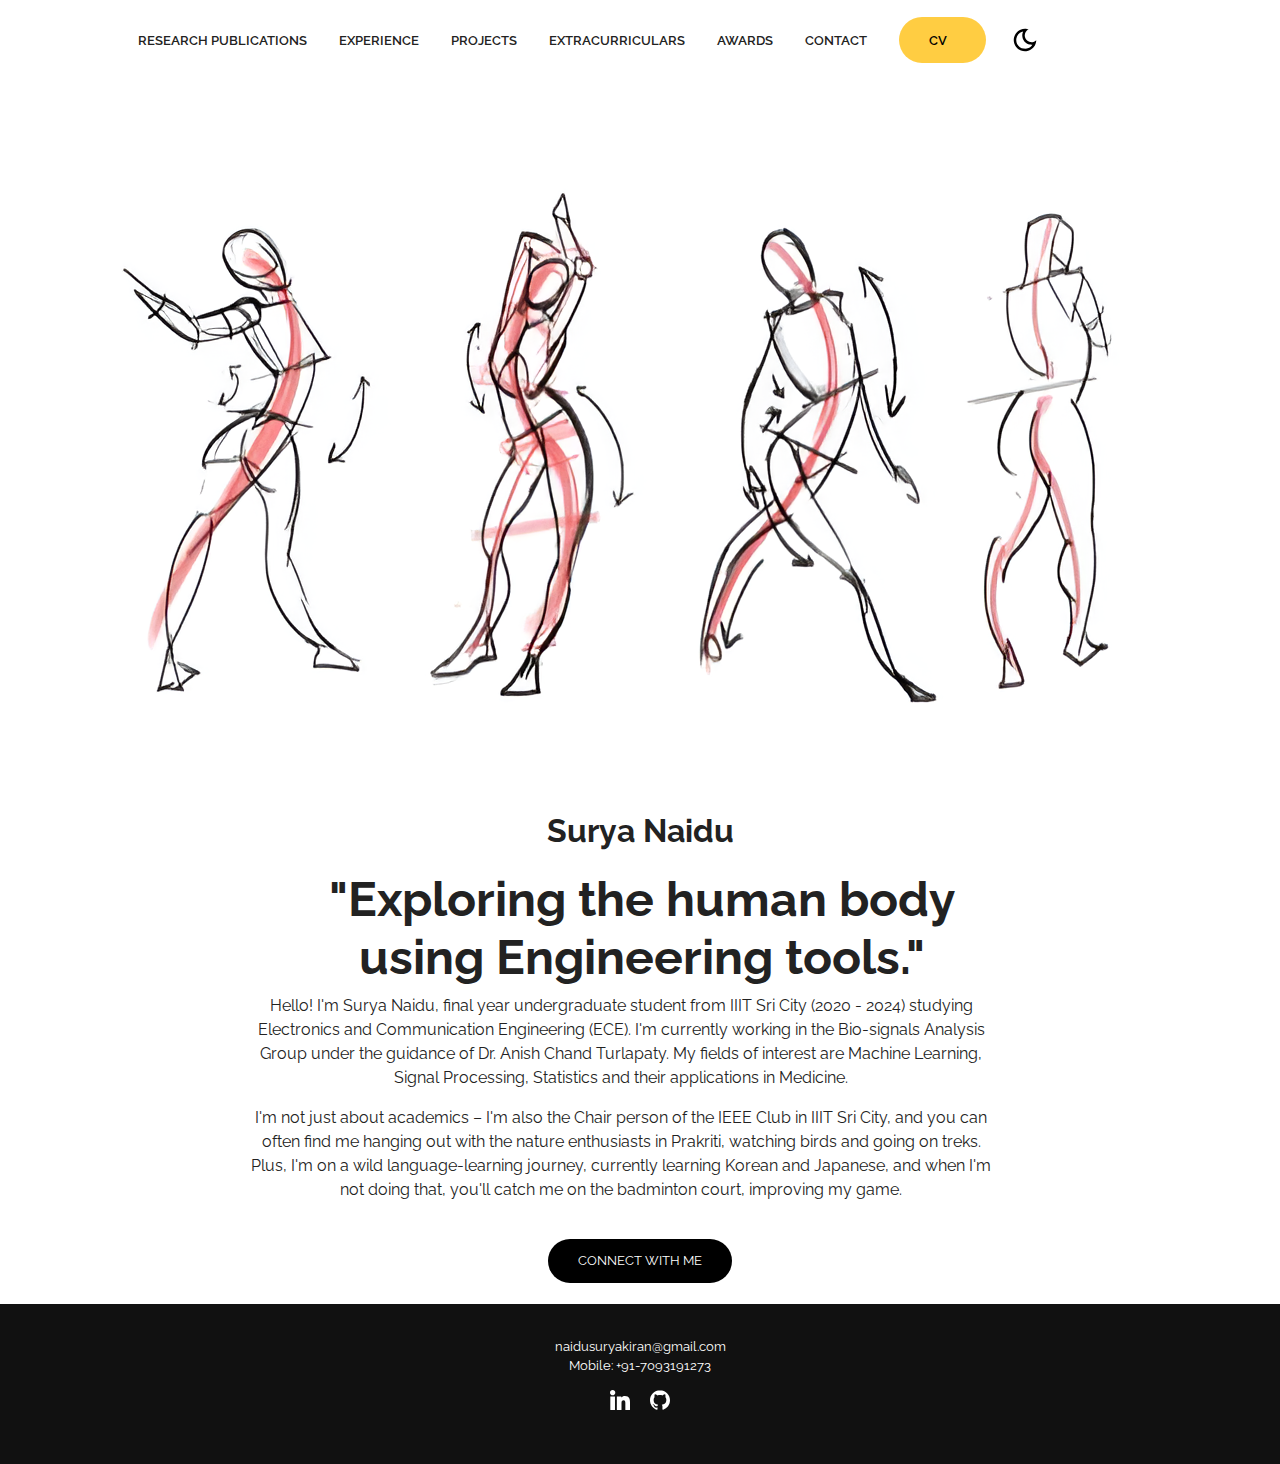
==== index.html @ a74c17e5 "Initial Commit" ====
<!DOCTYPE html>
<html lang="en">

<head>
  <meta charset="UTF-8" />
  <meta http-equiv="X-UA-Compatible" content="IE=edge" />
  <meta name="viewport" content="width=device-width, initial-scale=1.0" />

  <title>Surya Naidu</title>
  <meta name="title" content="Surya Naidu" />
  <link rel="apple-touch-icon" sizes="180x180" href="assets/favicon/apple-touch-icon.png" />
  <link rel="icon" type="image/png" sizes="16x16" href="/assets/favicon/favicon-16x16.png" />
  <link rel="icon" type="image/png" sizes="32x32" href="assets/favicon/favicon-32x32.png" />
  <link rel="icon" type="image/png" sizes="192x192" href="assets/favicon/android-chrome-192x192.png" />
  <link rel="icon" type="image/png" sizes="512x512" href="assets/favicon/android-chrome-512x512.png" />
  <link rel="icon" type="image/x-icon" href="assets/favicon/favicon.ico" />
  <link rel="manifest" href="assets/favicon/site.webmanifest" />
  <link rel="stylesheet" href="https://use.fontawesome.com/releases/v5.15.4/css/all.css"
    integrity="sha384-DyZ88mC6Up2uqS4h/KRgHuoeGwBcD4Ng9SiP4dIRy0EXTlnuz47vAwmeGwVChigm" crossorigin="anonymous" />
  <link rel="stylesheet" href="css/style.css" />
  <link rel="stylesheet" href="css/utilities.css" />
</head>

<body>
  <header id="hero">
    <!-- Navbar -->
    <nav class="navbar">
      <div class="container">
        <!-- Navbar links -->
        <ul class="nav-menu">
          <li><a class="nav-link" href="Research.html">RESEARCH PUBLICATIONS</a></li>
          <li><a class="nav-link" href="Experience.html">EXPERIENCE</a></li>
          <li><a class="nav-link" href="Projects.html">PROJECTS</a></li>
          <li><a class="nav-link" href="Extracurriculars.html">EXTRACURRICULARS</a></li>
          <li><a class="nav-link" href="Awards.html">AWARDS</a></li>
          <li><a class="nav-link" href="#footer">CONTACT</a></li>
          <li>
            <a class="nav-link btn btn-primary"
              href="https://drive.google.com/file/d/12Ebm5Ya6hE4oLqaJeXlIl3TRBlJOkKhx/view?usp=drive_link"
              target="_blank">
              CV <i class="fas fa-arrow-right"></i>
            </a>
          </li>


          <!-- Toggle switch -->
          <div class="theme-switch">
            <input type="checkbox" id="switch" />
            <label class="toggle-icons" for="switch">
              <img class="moon" src="assets/moon.svg" />
              <img class="sun" src="assets/sun.svg" />
            </label>
          </div>
          <!-- Hamburger menu -->
        </ul>
        <div class="hamburger">
          <span class="bar"></span>
          <span class="bar"></span>
          <span class="bar"></span>
        </div>
      </div>
    </nav>

    <section class="header-container">
      <div class="Profile-div">
        <img class="profile-image" src="assets/profile-image.png" alt="Image" />
      </div>

      <h1>Surya Naidu</h1>

      <div class="content-text">
        <h2>"Exploring the human body</h2>
        <h2>using Engineering tools."</h2>
        <div class="bio-text">
        <p>
          Hello! I'm Surya Naidu, final year undergraduate student from IIIT Sri City (2020 - 2024) studying 
          Electronics and Communication Engineering (ECE). I'm currently working in the 
          Bio-signals Analysis Group under the guidance of Dr. Anish Chand Turlapaty. My fields of interest are Machine Learning,
           Signal Processing, Statistics and their applications in Medicine.

          <p>
            I'm not just about academics – I'm also the Chair person of the IEEE Club in IIIT Sri City,
             and you can often find me hanging out with the nature enthusiasts in Prakriti, watching birds and going on treks.
              Plus, I'm on a wild language-learning journey, currently learning Korean and Japanese, and when I'm not doing that, 
              you'll catch me on the badminton court, improving my game.
            </div>    
        </div>
      <a href="https://www.linkedin.com/in/surya-naidu-86bb3221b/" class="btn btn-secondary" target="_blank">Connect With Me</a>
    </section>
  </header>

  <footer id="footer">
    <div class="container">
      <a href="mailto:naidusuryakiran@gmail.com">naidusuryakiran@gmail.com</a>
      <!-- Add mobile number here -->
      <a href="mobile-number">Mobile: +91-7093191273</a>
      <!-- Social links -->
      <div class="social">
        <a href="https://www.linkedin.com/in/surya-naidu-86bb3221b/" target="_blank"><img
            src="./assets/linkedin-icon.svg" alt="Linkedin" /></a>
        <a href="https://github.com/jinx19" target="_blank"><img src="./assets/github-icon.svg" alt="GitHub" /></a>
      </div>
    </div>
  </footer>

  <script src="js/script.js"></script>
</body>

</html>
---- css/style.css ----
/* This is the required project styling. Will contain essential CSS styles like:
   * Flex property
   * Grid layout
   * Cards and sections
*/

@import url('https://fonts.googleapis.com/css?family=Raleway:100,200,300,regular,500,600,700,800,900,100italic,200italic,300italic,italic,500italic,600italic,700italic,800italic,900italic');

:root {
  /* Colors */
  --primary-color: #ffcd42;
  --secondary-color: #ffd35c;
  --bg-primary: #ffffff;
  --text-color: #222222;
  --text-color-two: #ffffff;
  --bg-secondary: #000000;
  --card-background: #f4f4f4;
  --bg-secondary-two: #111111;

  --shadow: 0 10px 40px rgba(0, 0, 0, 0.2);

  /* Font Weight */
  --weight-small: 400;
  --weight-semibold: 600;
  --weight-bold: 800;

  /* Max width */
  --width-small: 600px;
  --width-medium: 1100px;
  --width-large: 1300px;
}

[data-theme="dark"] {
  --primary-color: #ffcd42;
  --secondary-color: #ffd35c;
  --bg-primary: #000000;
  --text-color: #ffffff;
  --text-color-two: #222222;
  --bg-secondary: #ffffff;
  --card-background: #111111;
  --bg-secondary-two: #f4f4f4;
  --shadow: 0 2px 10px rgba(95, 95, 95, 0.2);
}

html {
  font-size: 100%;
  scroll-behavior: smooth;
}

/* Reset default styling */
* {
  margin: 0;
  padding: 0;
  box-sizing: border-box;
}

ul {
  list-style: none;
}

a {
  text-decoration: none;
  color: var(--text-color);
}

/* Main styling */
body {
  background: var(--bg-primary);
  color: var(--text-color);
  font-family: 'Raleway', sans-serif;
  line-height: 1.5;
}

/* Navbar */
.navbar {
  position: fixed;
  top: 0;
  left: 0;
  right: 0;
  z-index: 20;
  background: var(--bg-primary);
}

.navbar .container {
  display: flex;
  align-items: center;
  justify-content: space-between;
  z-index: 20;
  height: 80px;
  width: 100%;
}

.navbar .nav-menu {
  display: flex;
  align-items: center;
  background: var(--bg-primary);
}

.navbar .nav-link {
  margin: 0 1rem;
  font-size: 0.8rem;
  font-weight: var(--weight-semibold);
}

.navbar #logo img {
  display: block;
  width: 40px;
}

.navbar .btn {
  margin-right: 1.5rem;
}

.fas.fa-arrow-right {
  margin-left: 0.5rem;
  font-size: 0.9rem;
}

/* hamburger */
.hamburger {
  margin-bottom: 0.1rem;
  display: none;
}

.bar {
  display: block;
  width: 23px;
  height: 3px;
  margin: 4px auto;
  transition: all 0.3s ease-in-out;
  border-radius: 30px;
  background-color: var(--bg-secondary);
}

/* Hero section */
#hero {
  display: flex;
  flex-direction: column;
  height: 100%;
}

.profile-div{
  width: 100%;
}

.profile-image {
  width: 100%;
  height: 50%;
  animation: bounce 1s infinite alternate;
}

@keyframes bounce {
  from {
    transform: translateY(0px);
  }

  to {
    transform: translateY(-10px);
  }
}

.division {
  width: 100%;
  height: 2px;
  background-color: var(--card-background);
  margin: 5.5rem 0;
}
/* Projects */
 #projects {
  display: flex;
  flex-direction: column;
  margin: 1rem auto 5rem; 

} 

#projects .btn {
  align-self: center;
  margin: 2rem 0;
}

.project {
  display: grid;
  grid-template-columns: repeat(3, 1fr);
  grid-auto-rows: minmax(250px, auto);
  grid-gap: 2rem;
}

.card .project-bio p {
  font-size: 0.83rem;
}

.card .project-bio h3 {
  font-size: 0.9rem;
}

.project-info {
  display: flex;
  justify-content: space-between;
  opacity: 0;
  position: relative;
  transition: 0.5s ease-in-out;
}

.project-bio {
  display: flex;
  flex-direction: column;
  justify-content: flex-end;
  position: relative;
  top: 160px;
  left: 10px;
}

/* Footer */
#footer {
  background: #111111;
}

#footer .container {
  display: flex;
  flex-direction: column;
  align-items: center;
  justify-content: center;
  color: #ffffff;
  min-height: 160px;
  text-align: center;
}

#footer a {
  font-size: 0.8rem;
  color: #fff;
}

#footer a:hover {
  opacity: 0.6;
}

#footer .social {
  margin: 0.9rem 0;
}

#footer .social img {
  width: 20px;
  height: 20px;
}

#footer .social a {
  margin: 0 0.5rem;
}

#footer p {
  font-size: 0.8rem;
}

/* Responsiveness */

@media (max-width: 1000px) {
  .project {
    display: grid;
    grid-template-columns: repeat(2, 1fr);
  }
}

@media (max-width: 768px) {
}

@media (max-width: 670px) {
  .navbar .nav-menu {
    position: fixed;
    right: -100vw;
    top: 4.5rem;
    flex-direction: column;
    width: calc(80% - 10px);
    transition: 0.3s;
    box-shadow: var(--shadow);
    padding: 2rem;
    border-radius: 5px;
    align-items: flex-start;
  }

  .navbar .btn {
    margin: 0;
    margin-top: 1rem;
  }

  .nav-menu.active {
    right: 20px;
  }

  .nav-menu .nav-link {
    font-size: 0.9rem;
    margin: 0 0.2rem;
  }

  .nav-menu li {
    margin-bottom: 0.5rem;
    width: 100%;
  }

  .nav-menu .btn {
    width: 100%;
    text-align: center;
    margin-top: 0.5rem;
  }

  .hamburger {
    display: block;
    cursor: pointer;
    padding: 0.2rem 0.4rem;
  }

  .hamburger.active {
    border: 1px dotted gray;
  }

  .hamburger.active .bar:nth-child(2) {
    opacity: 0;
  }

  .hamburger.active .bar:nth-child(1) {
    transform: translateY(6px) rotate(45deg);
  }

  .hamburger.active .bar:nth-child(3) {
    transform: translateY(-8px) rotate(-45deg);
  }
}

@media (max-width: 600px) {
  .project {
    display: grid;
    grid-template-columns: 1fr;
  }

  .header-container .btn {
    border-radius: 5px;
    width: 80%;
  }
}

/* CSS to style the button and position it at the top-right corner */
.home-button {
  position: fixed;
  top: 1px; /* Adjust the top position as needed */
  right: 20px; /* Adjust the right position as needed */
  color: rgb(255, 255, 255); /* Button text color */
  padding: 40px 15px;
  border-radius: 5px;
  text-decoration: none;
  z-index: 1000; /* Ensure the button appears above other content */
}

/* CSS to style the favicon image within the button */
.home-icon {
  width: 40px; /* Adjust the width as needed */
  height: 40px; /* Adjust the height as needed */
  margin-right: 5px; /* Add some spacing between the icon and text */
}
---- css/utilities.css ----
/* ?This is where reusable styling of this template will be. 
   !Will contain things like:
   * Button styling
   * Background color styling
   * padding and margin
*/

body {

  margin:0px;

 
}

.container {
  max-width: var(--width-medium);
  margin: 0 auto;
  padding: 1rem 2rem;
}

h1::selection,
h2::selection {
  color: #111;
  background: var(--primary-color);
}

/* Buttons */
.btn {
  display: inline-block;
  padding: 0.75rem 1.9rem;
  border-radius: 30px;
  text-transform: uppercase;
  font-size: 0.82rem;
  transition: 0.3s;
}

.btn-primary {
  background: var(--primary-color);
  color: #000000;
}

.btn-secondary {
  margin: 5px 0;
  background-color: var(--bg-secondary);
  color: var(--bg-primary);
}

/* add hover to resume button */
.btn-primary:hover {
  background: var(--secondary-color);
}

/* Dark mode toggle */
#switch {
  display: none;
}

.toggle-icons {
  display: flex;
  justify-content: space-between;
  align-items: center;
  cursor: pointer;
}

.toggle-icons>img {
  transition: 0.6s cubic-bezier(0.23, 1, 0.32, 1);
  width: 30px;
}

.moon {
  transform: rotate(10deg);
}

#switch:checked+.toggle-icons .moon {
  transform: rotate(250deg);
}

#switch:checked+.toggle-icons .sun {
  transform: rotate(100deg);
}

/* Header Container */
.header-container {
  display: flex;
  flex-direction: column;
  align-items: center;
  justify-content: center;
  margin-top: 8rem;
  padding: 1rem;
}

.header-container>div {
  margin-top: 1rem;
}

#project-head>* {
  text-align: left;
  padding: 0;
  margin: 0;
}

.content-text {
  text-align: center;
  margin: 1.5rem 0;
}

.content-text h2 {
  font-size: 3rem;
  line-height: 1.2;
  transition: 0.2s ease-in-out;
  padding-left: 3px;
}

.content-text p {
  padding: 0.5rem;
  padding-left: 5%;
  margin: 0 auto;
  text-align: center;
  max-width: 870px;
}

.bio-text {
  width: 92%;
}

/* Project cards */
.card {
  padding: 1rem;
  background: var(--card-background);
  border: 1px solid #000;
  color: rgb(244, 244, 248);
  border-radius: 5px;
  transition: 0.4s ease-in-out;
  cursor: pointer;
}

.card a {
  color: #ffffff;
  transition: 0.25s ease-in-out;
  font-size: 1.1rem;
  margin-right: 0.3rem;
}

.card a:hover {
  color: var(--primary-color);
}

.card:hover {
  box-shadow: inset 0 100px 1000px 10px rgba(0, 0, 0, 0.9);
}

.card:hover .project-info {
  opacity: 1;
}

/* Project Images */

/* project 1 */
.card:nth-child(1) {
  background: url(../assets/project/project-1.jpg) center center/cover;
}

/* Project 2 */
.card:nth-child(2) {
  background: url(../assets/project/project-2.png) center center/cover;
}

/* Project 3 */
.card:nth-child(3) {
  background: url(../assets/project/project-3.png) center center/cover;
}

/* Project 4 */
.card:nth-child(4) {
  background: url(../assets/project/project-4.png) center center/cover;
}

/* Project 5 */
.card:nth-child(5) {
  background: url(../assets/project/project-5.png) center center/cover;
}

/* Project 6 */
.card:nth-child(6) {
  background: url(../assets/project/project-6.png) center center/cover;
}
/* project 1 */
.card:nth-child(7) {
  background: url(../assets/project/project-7.jpg) center center/cover;
}

/* Project 2 */
.card:nth-child(8) {
  background: url(../assets/project/project-8.png) center center/cover;
}

/* Project 3 */
.card:nth-child(9) {
  background: url(../assets/project/project-9.png) center center/cover;
}

/* Project 4 */
.card:nth-child(10) {
  background: url(../assets/project/project-10.png) center center/cover;
}

/* Project 5 */
.card:nth-child(11) {
  background: url(../assets/project/project-11.png) center center/cover;
}

/* Project 6 */
.card:nth-child(12) {
  background: url(../assets/project/project-12.png) center center/cover;
}
/* Media Queries */
@media (max-width: 768px) {
  .header-container {
    margin-top: 7rem;
    text-align: center;
  }

  .content-text h2 {
    font-size: 2.5rem;
  }
}

.awards-container {
  display: flex;
  justify-content: space-between;
  align-items: center;
  background-color: #ffffff;
  margin: 5px 5px ;
}


.awards-heading {
  font-size: 24px; 
  color: #000000;
}

.awards-paragraph {
  display: inline-block;
  font-size: 16px;
  color: #07110f;
  padding-bottom: 50px 50px;
  margin-bottom: 0px;
}

.extra-container {
  justify-content: space-between;
  align-items: center;
  background-color: #ffffff;
  margin: 5px 5px;
}


.extra-heading {
  font-size: 24px; 
  color: #000000;
}

.extra-paragraph {
  font-size: 16px;
  color: #07110f;
  padding-bottom: 50px 50px;
  margin-bottom: 30px;
}

.ex-container {
 
  display: flex;
  justify-content: space-between;
  align-items: center;
  background-color: #ffffff;
  margin: 5px 5px ;
  position: relative;
}

.one{
  width:100% ;
  height: 100px;
  margin-top: 6px;
}

.two{
  width:20% ;
  height: 72px;
  position: absolute;
  top: 9px;
}

.navbar1 {
  position: static;
  top: 0;
  left: 0;
  width: 100%;
}

.con-project {
  width: auto;
  height: auto;
  padding-left: 100px;
}

.text {
  padding-top: 10px;
  padding-bottom: 20px;
}
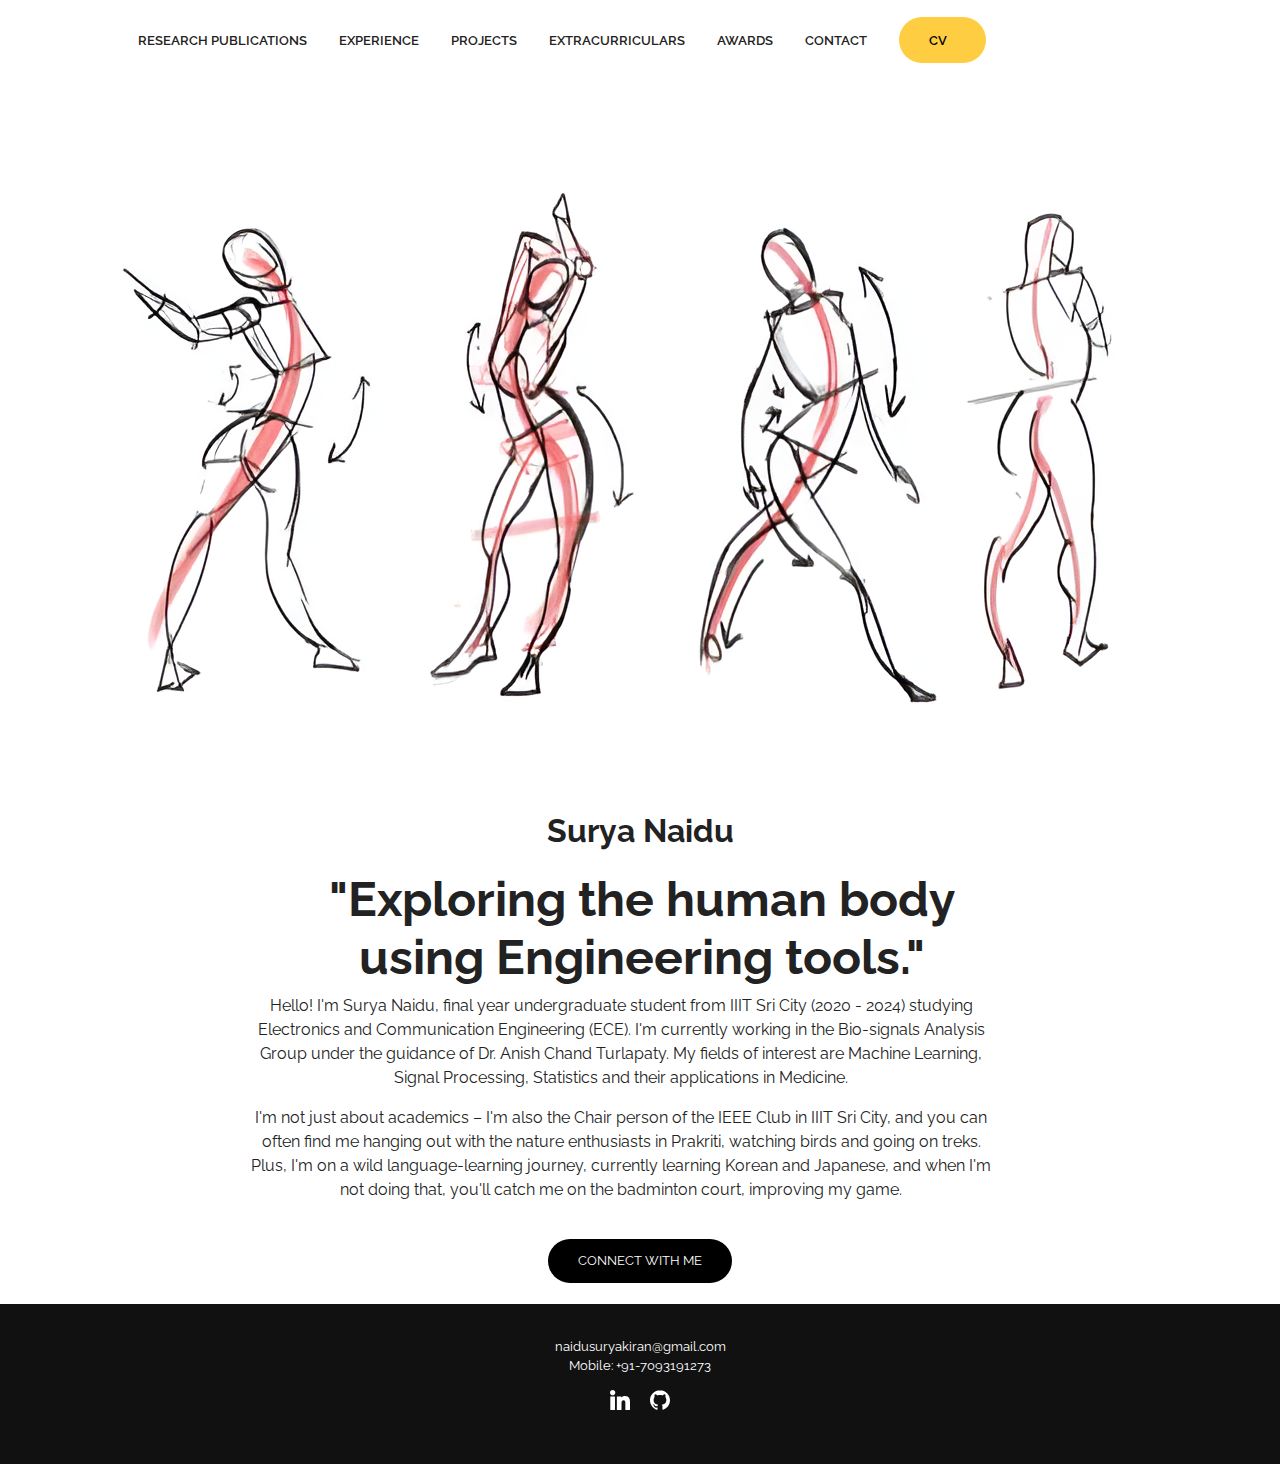
==== commit ab1e419a: "Update index.html" ====
--- a/index.html
+++ b/index.html
@@ -36,7 +36,7 @@
           <li><a class="nav-link" href="#footer">CONTACT</a></li>
           <li>
             <a class="nav-link btn btn-primary"
-              href="https://drive.google.com/file/d/12Ebm5Ya6hE4oLqaJeXlIl3TRBlJOkKhx/view?usp=drive_link"
+              href="https://drive.google.com/file/d/1ZCyd4JyZB0jdeFW4h_mbxj4KWNFRMHws/view?usp=sharing"
               target="_blank">
               CV <i class="fas fa-arrow-right"></i>
             </a>
@@ -44,13 +44,13 @@
 
 
           <!-- Toggle switch -->
-          <div class="theme-switch">
+<!--           <div class="theme-switch">
             <input type="checkbox" id="switch" />
             <label class="toggle-icons" for="switch">
               <img class="moon" src="assets/moon.svg" />
               <img class="sun" src="assets/sun.svg" />
             </label>
-          </div>
+          </div> -->
           <!-- Hamburger menu -->
         </ul>
         <div class="hamburger">
@@ -106,4 +106,4 @@
   <script src="js/script.js"></script>
 </body>
 
-</html>+</html>
--- a/css/utilities.css
+++ b/css/utilities.css
@@ -275,6 +275,10 @@
   background-color: #ffffff;
   margin: 5px 5px ;
   position: relative;
+  width: 90%;
+  margin: 30px auto 30px auto;
+  padding-right: 10px;
+  
 }
 
 .one{
@@ -301,6 +305,7 @@
   width: auto;
   height: auto;
   padding-left: 100px;
+  padding-top: 100px;
 }
 
 .text {
@@ -310,10 +315,197 @@
 
 
 
-
-
-
-
-
-
-
+#menu__toggle {
+  opacity: 0;
+}
+
+#menu__toggle:checked + .menu__btn > span {
+  transform: rotate(45deg);
+}
+
+#menu__toggle:checked + .menu__btn > span::before {
+  top: 0;
+  transform: rotate(0deg);
+}
+
+#menu__toggle:checked + .menu__btn > span::after {
+  top: 0;
+  transform: rotate(-90deg);
+}
+
+#menu__toggle:checked ~ .menu__box {
+  right: 0;
+}
+
+.menu__btn {
+  position: fixed;
+  top: 1px;
+  right: 30px; /* Adjust the right position as needed for the right side */
+  color: rgb(255, 255, 255);
+  padding: 40px 15px;
+  border-radius: 5px;
+  text-decoration: none;
+  z-index: 1001;
+  cursor: pointer;
+}
+
+.menu__btn > span,
+.menu__btn > span::before,
+.menu__btn > span::after {
+  display: block;
+  position: absolute;
+  width: 100%;
+  height: 2px;
+  background-color: #616161;
+  transition-duration: .25s;
+}
+
+.menu__btn > span::before {
+  content: '';
+  top: -8px;
+}
+
+.menu__btn > span::after {
+  content: '';
+  top: 8px;
+}
+
+.menu__box {
+  display: block;
+  position: fixed;
+  top: 0;
+  right: -100%;
+  width: 250px;
+  height: 70%;
+  margin: 0;
+  padding: 80px 0;
+  list-style: none;
+  background-color: #ECEFF1;
+  box-shadow: -2px 2px 6px rgba(87, 88, 88, 0.4); /* Adjust shadow for the right side */
+  transition-duration: .25s;
+  z-index: 1000;
+}
+
+.menu__item:hover {
+  background-color: #CFD8DC;
+}
+
+
+.screw-img{
+ width:35%;
+ margin-left:10px;
+ float: right;
+
+}
+
+.fixed{
+  display: block;
+}
+.screw-img1{
+  width:140%;
+  margin-left:10px;
+  float: right;
+  
+ }
+
+ .screw-img2{
+  width:170%;
+  margin-left:10px;
+  float: right;
+  
+ }
+
+ .screw-img3{
+  width:300%;
+  margin-left:10px;
+  float: right;
+  
+ }
+
+ .screw-img4{
+  width:140%;
+  margin-left:10px;
+  float: right;
+  
+ }
+
+ .screw-img5{
+  width:145%;
+  margin-left:10px;
+  float: right;
+  
+ }
+
+ .screw-img6{
+  width:100%;
+  margin-left:10px;
+  float: right;
+  
+ }
+
+ .screw-img7{
+  width:80%;
+  height: 200%;
+  float: right;
+  
+ }
+
+ .screw-img8{
+  width:110%;
+  margin-left:10px;
+  float: right;
+  
+ }
+
+.navbar ul{
+  list-style: none;
+}
+
+.nav-link2 {
+  margin: 0 1rem;
+  font-size: 0.9rem;
+  font-weight: var(--weight-semibold);
+
+}
+
+.nav-link1 {
+  margin: 0 1rem;
+  font-size: 0.8rem;
+  font-weight: var(--weight-semibold);
+
+}
+.text1{
+  padding-right: 130px;
+  display: block;
+}
+
+
+.text2{
+  padding-right: 130px;
+  display: block;
+}
+
+.text3{
+  padding-right: 150px;
+  margin-right: 100px;
+  display: block;
+}
+
+.text4{
+  padding-right: 130px;
+  display: block;
+}
+
+.text5{
+  padding-right: 130px;
+  display: block;
+}
+
+.text6{
+  padding-right: 130px;
+  display: block;
+}
+
+.text8{
+  padding-right: 130px;
+}
